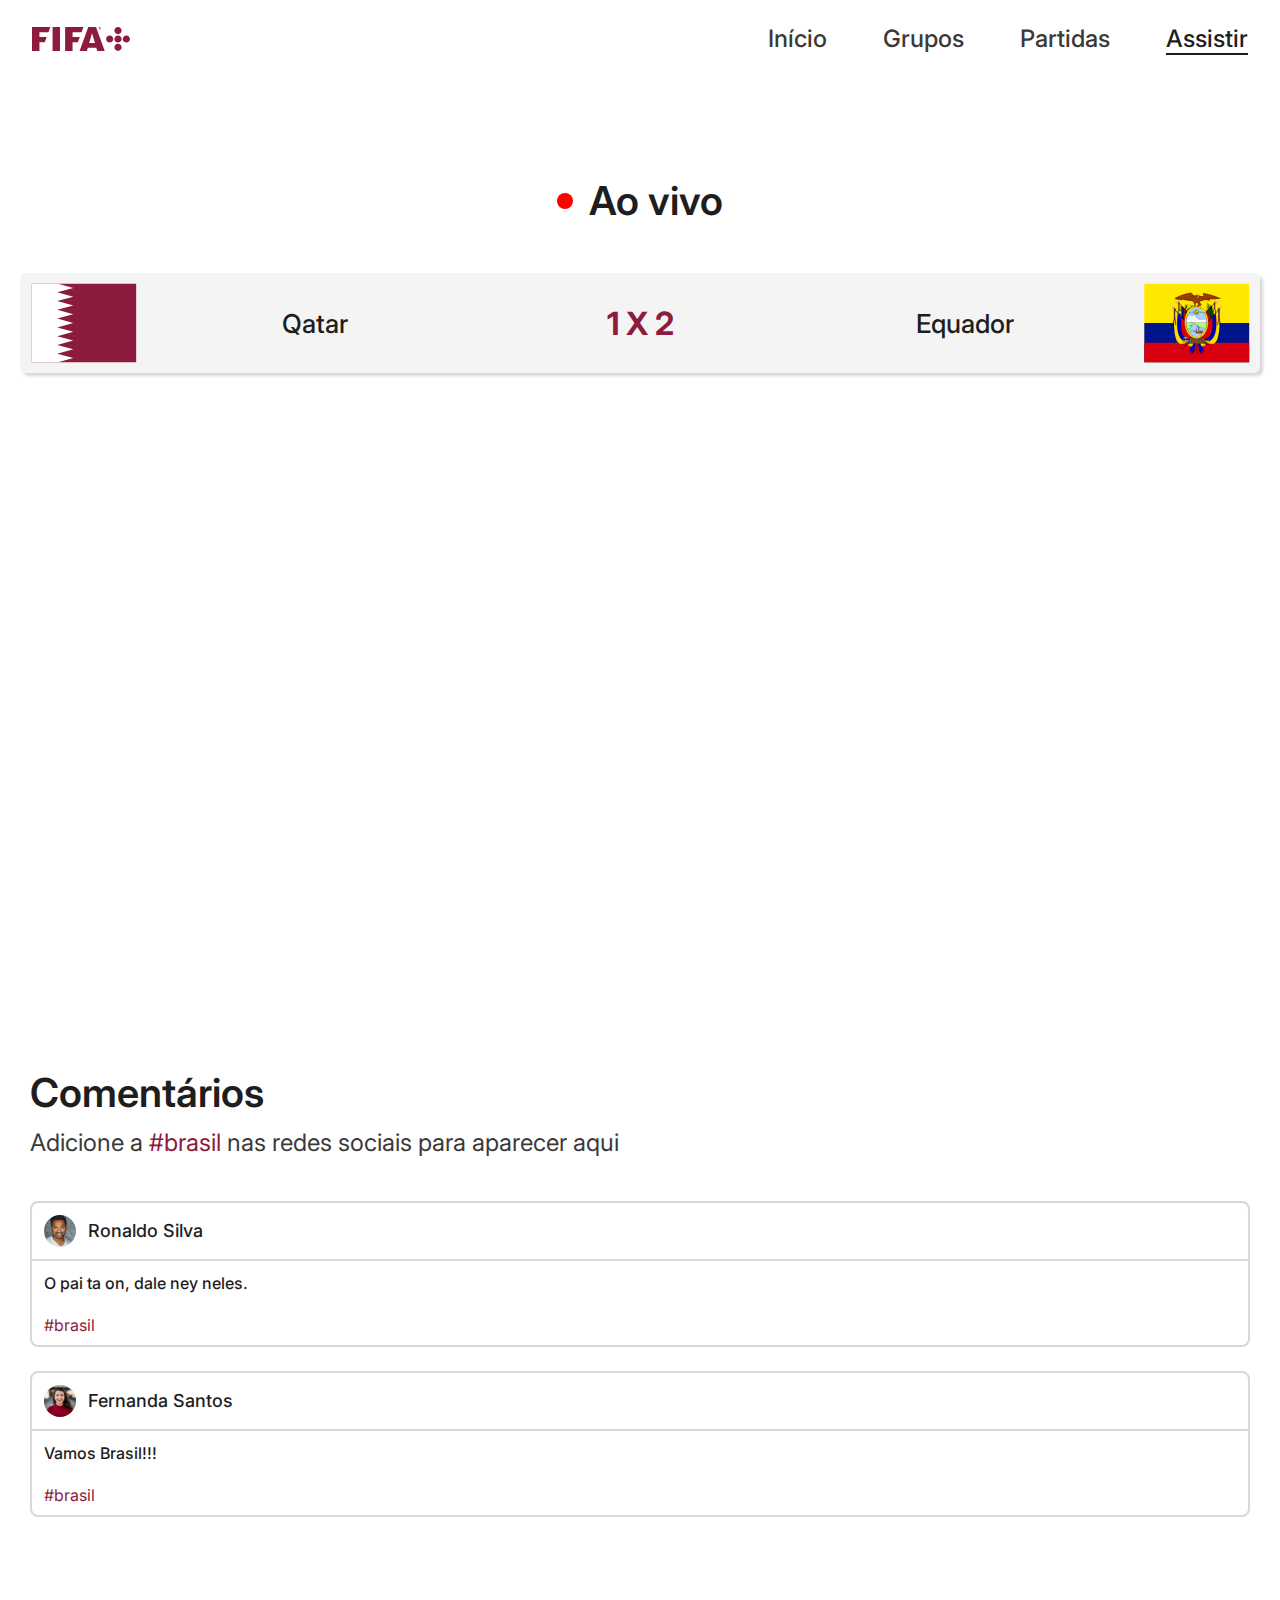
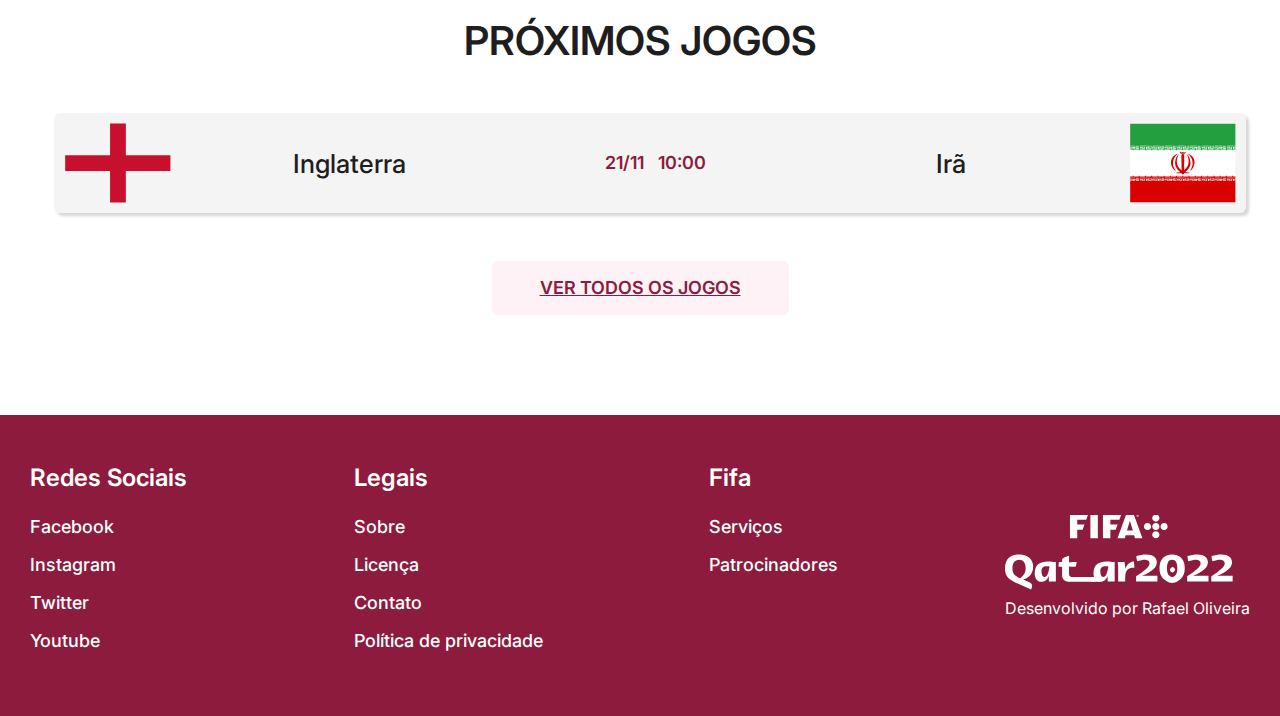
==== assistir.html @ e309a6b5 "tela assistir feita" ====
<!DOCTYPE html>
<html lang="pt-Br">

<head>
  <meta charset='utf-8'>
  <meta http-equiv='X-UA-Compatible' content='IE=edge'>
  <title>Assistir</title>
  <meta name='viewport' content='width=device-width, initial-scale=1'>
  <link rel='stylesheet' type='text/css' media='screen' href='main.css'>
  <link rel="stylesheet" href="assets/css/reset.css">
  <link rel="preconnect" href="https://fonts.googleapis.com">
  <link rel="preconnect" href="https://fonts.gstatic.com" crossorigin>
  <link href="https://fonts.googleapis.com/css2?family=Inter:wght@500;600&display=swap" rel="stylesheet">
  <link rel="stylesheet" href="assets/font/css/all.min.css">
  <link rel="stylesheet" href="assets/css/assistir.css">
  <script src='main.js'></script>
</head>

<body>
  <a name="Inicio"></a>
  <header class="cabecalho">
    <a class="cabecalho__logo" href="index.html"></a>
    <nav class="menu">
      <ul class="menu__lista">
        <li class="menu__item"><a href="index.html" class="menu__link">Início</a></li>
        <li class="menu__item"><a href="#Grupos" class="menu__link">Grupos</a></li>
        <li class="menu__item"><a href="#Partidas" class="menu__link">Partidas</a></li>
        <li class="menu__item"><a href="assistir.html" class="menu__link ativo">Assistir</a></li>
      </ul>
    </nav>
  </header>
  <main class="container">
    <a name="Grupos"></a>
    <section class="aovivo">
      <div class="aovivo__container">
        <span class="aovivo__bg"></span>
        <h2 class="aovivo__titulo">Ao vivo</h2>
      </div>
      <div class="partidas__card">
        <figure class="card__time">
          <img class="card__imagem" src="assets/img/Qatar.svg" alt="">
          <figcaption class="card__descricao">Qatar</figcaption>
        </figure>
        <div class="card__data-hora">
          <span class="card__placar">1 X 2</span>
        </div>
        <figure class="card__time">
          <figcaption class="card__descricao">Equador</figcaption>
          <img class="card__imagem" src="assets/img/Ecuador.svg" alt="">
        </figure>
      </div>
      <iframe class="aovivo__video" width="560" height="315" src="https://www.youtube.com/embed/oh6x93txaWs"
        title="YouTube video player" frameborder="0"
        allow="accelerometer; autoplay; clipboard-write; encrypted-media; gyroscope; picture-in-picture"
        allowfullscreen></iframe>
    </section>
    <section class="comentarios">
      <h2 class="comentarios__titulo">Comentários</h2>
      <p class="comentarios__descricao">Adicione a <b class="descricao--destaque">#brasil</b> nas redes sociais para aparecer aqui</p>
      <div class="comentarios__card">
        <div class="card__pessoa">
          <img class="card__pessoa__img" src="assets/img/unsplash_iFgRcqHznqg.svg" alt="">
          <p class="card__pessoa__nome">Ronaldo Silva</p>
        </div>
        <p class="comentarios__card__descricao">O pai ta on, dale ney neles.</p>
        <span class="cometarios__card__span">#brasil</span>
      </div>
      <div class="comentarios__card">
        <div class="card__pessoa">
          <img class="card__pessoa__img" src="assets/img/unsplash_mEZ3PoFGs_k.svg" alt="">
          <p class="card__pessoa__nome">Fernanda Santos</p>
        </div>
        <p class="comentarios__card__descricao">Vamos Brasil!!!</p>
        <span class="cometarios__card__span">#brasil</span>
      </div>
    </section>
    <a name="Partidas"></a>
    <section class="partidas container">
      <h2 class="partidas__titulo">Próximos Jogos</h2>
      <div class="partidas__card">
        <figure class="card__time">
          <img class="card__imagem" src="assets/img/Vector.svg" alt="">
          <figcaption class="card__descricao">Inglaterra</figcaption>
        </figure>
        <div class="card__data-hora">
          <span class="data">21/11</span>
          <span class="hora">10:00</span>
        </div>
        <figure class="card__time">
          <figcaption class="card__descricao">Irã</figcaption>
          <img class="card__imagem" src="assets/img/Iran.svg" alt="">
        </figure>
      </div>
      <a class="partidas__btn" href="">Ver todos os jogos</a>
    </section>
  </main>
  <footer class="rodape">
    <div class="rodape__container container">
      <ul class="rodape__lista">
        <li class="rodape__lista__titulo">Redes Sociais</li>
        <li class="rodape__lista__item"><a class="rodape__lista__link" href="https://www.facebook.com/"
            target="_blank">Facebook</a></li>
        <li class="rodape__lista__item"><a class="rodape__lista__link" href="https://www.instagram.com/"
            target="_blank">Instagram</a></li>
        <li class="rodape__lista__item"><a class="rodape__lista__link" href="https://twitter.com/"
            target="_blank">Twitter</a></li>
        <li class="rodape__lista__item"><a class="rodape__lista__link" href="https://www.youtube.com/"
            target="_blank">Youtube</a></li>
      </ul>
      <ul class="rodape__lista">
        <li class="rodape__lista__titulo">Legais</li>
        <li class="rodape__lista__item"><a class="rodape__lista__link" href="">Sobre</a></li>
        <li class="rodape__lista__item"><a class="rodape__lista__link" href="">Licença</a></li>
        <li class="rodape__lista__item"><a class="rodape__lista__link" href="">Contato</a></li>
        <li class="rodape__lista__item"><a class="rodape__lista__link" href="">Política de privacidade</a></li>
      </ul>
      <ul class="rodape__lista">
        <li class="rodape__lista__titulo">Fifa</li>
        <li class="rodape__lista__item"><a class="rodape__lista__link" href="">Serviços</a></li>
        <li class="rodape__lista__item"><a class="rodape__lista__link" href="">Patrocinadores</a></li>
      </ul>
      <div class="rodape__container__links">
        <a class="rodape__logo" href="#Inicio"></a>
        <a class="rodape__autor" href="https://www.linkedin.com/in/rafaelods/" target="_blank">Desenvolvido por Rafael
          Oliveira</a>
      </div>
    </div>
  </footer>
</body>


</html>
---- assets/css/assistir.css ----
@import url(./home/cabecalho/cabecalho.css);
@import url(./assistir/aovivo/aovivo.css);
@import url(./home/partidas/partidas.css);
@import url(./assistir/comentarios/comentarios.css);
@import url(./home/rodape/rodape.css);
:root {
    --vermelho: #8D1B3D;
    --preto: #1F1E1E;
    --cinza: #3C3939;
    --branco: #FFFFFF;
    --branco-claro: #F4F4F4;
    --fonte-principal: 'Inter', sans-serif;
}

body {
    font-family: var(--fonte-principal);
}

.container {
    max-width: 1220px;
    margin: 0 auto;
    padding: 0 1.5rem;
}
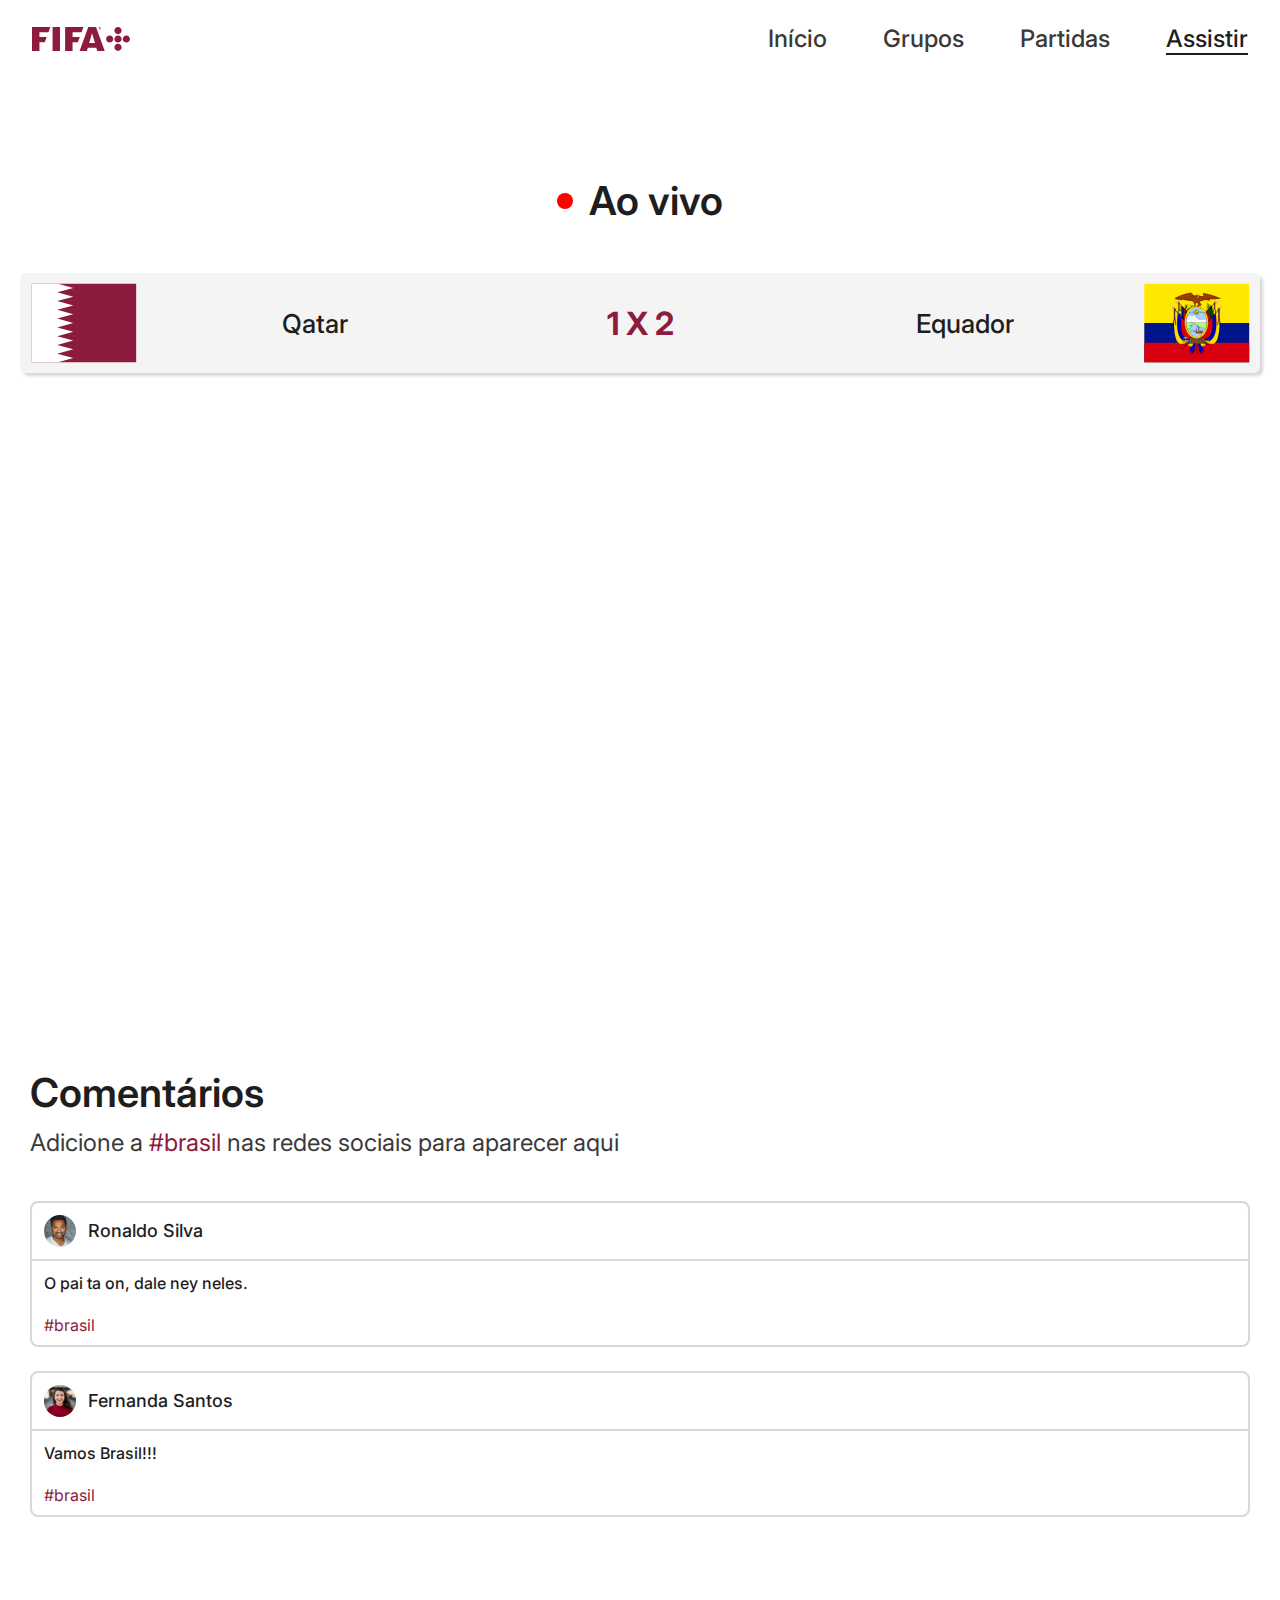
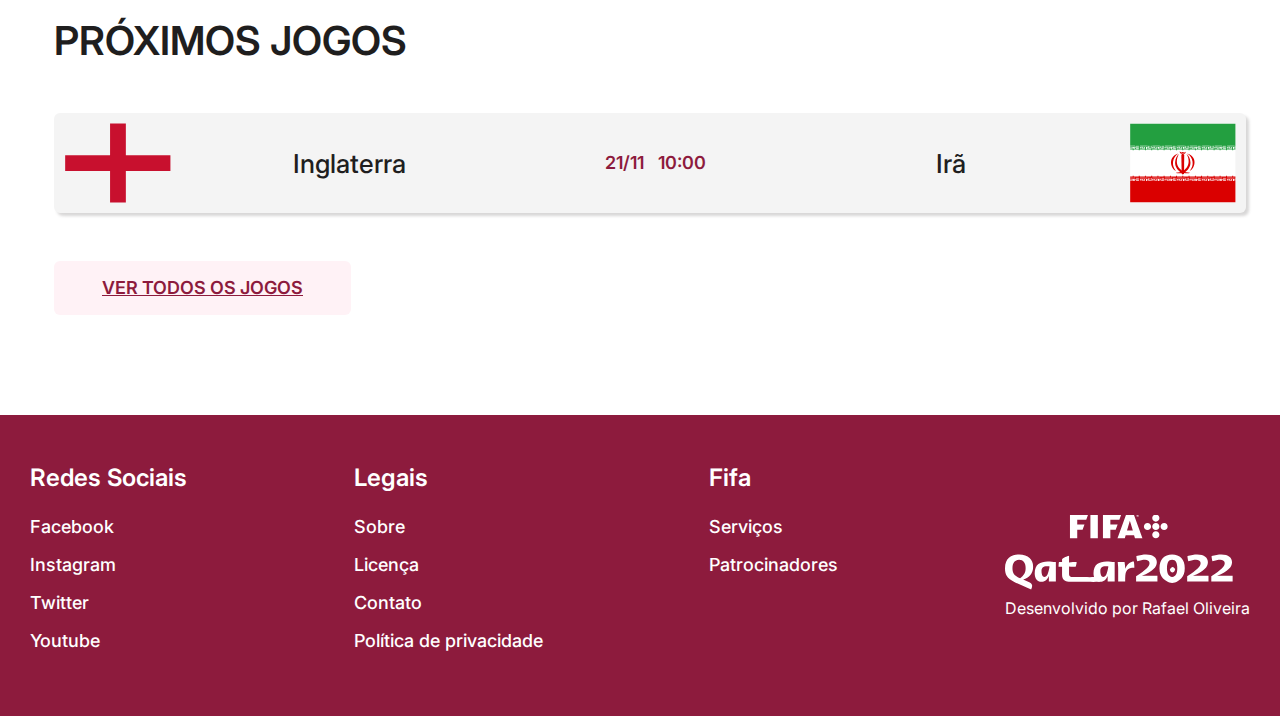
==== commit b1d51532: "pequenos ajustes" ====
--- a/assistir.html
+++ b/assistir.html
@@ -75,7 +75,7 @@
       </div>
     </section>
     <a name="Partidas"></a>
-    <section class="partidas container">
+    <section class="partidas__assistir container">
       <h2 class="partidas__titulo">Próximos Jogos</h2>
       <div class="partidas__card">
         <figure class="card__time">
